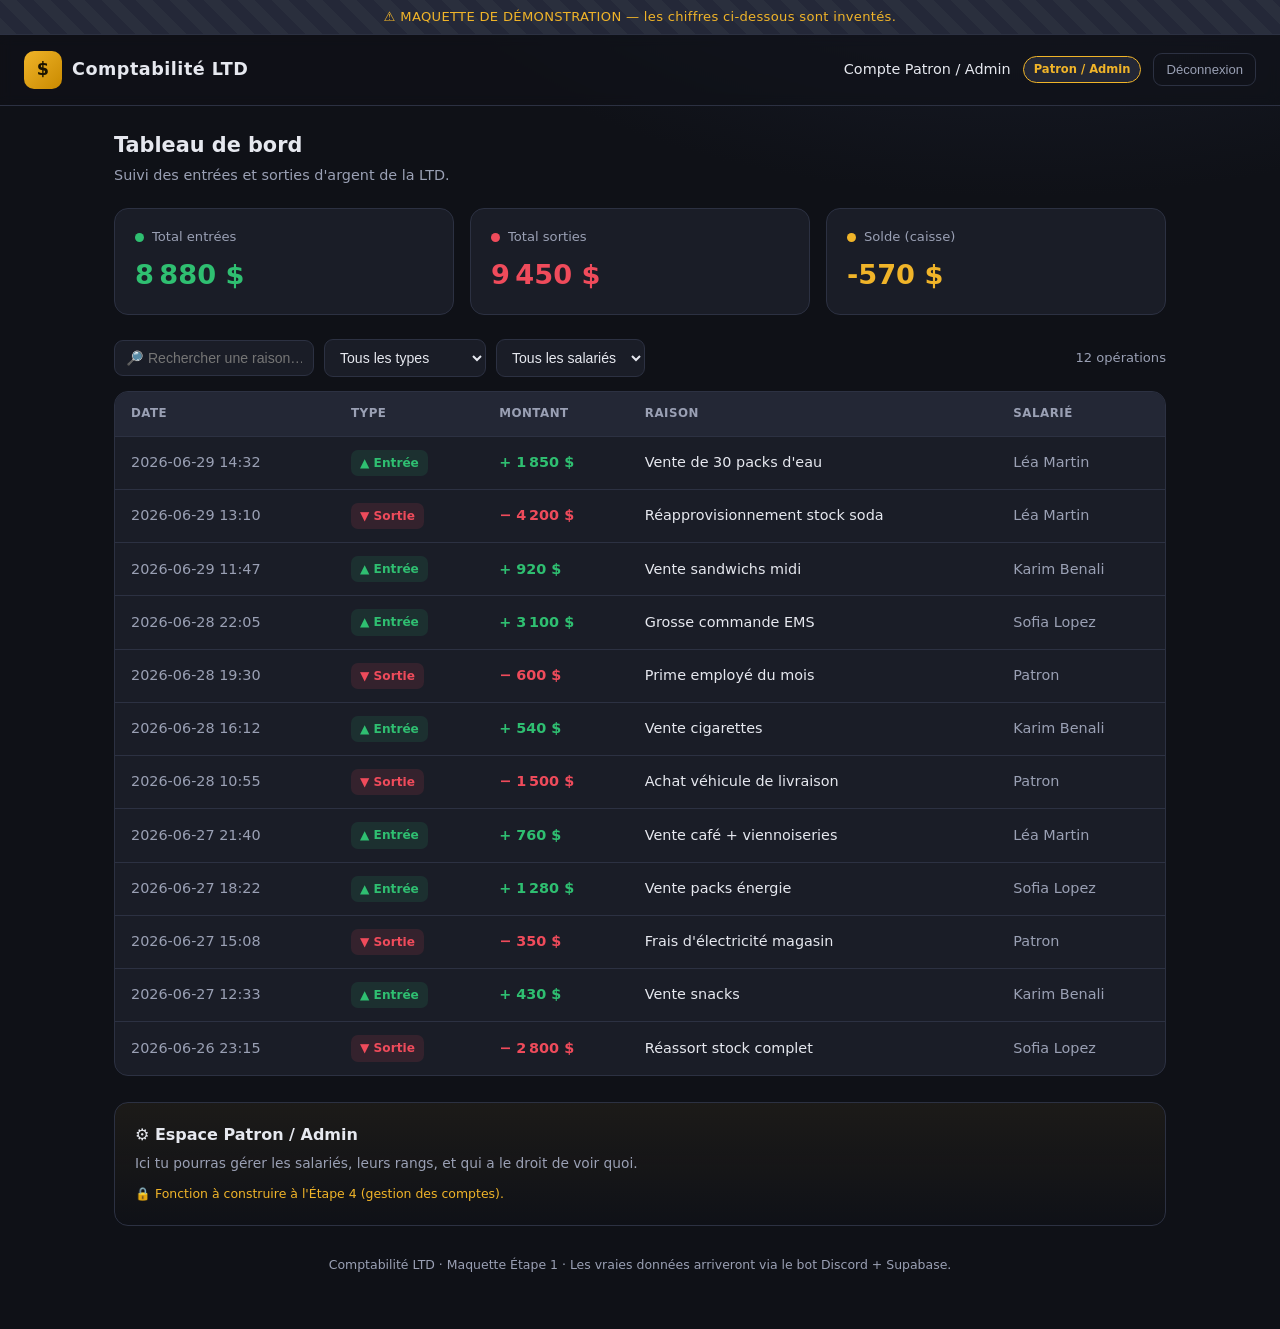
==== dashboard.html @ 371e9161 "Étape 1 : maquette visuelle du site de comptabilité LTD - Écran de connexion (démo) avec choix du rô" ====
<!DOCTYPE html>
<html lang="fr">
<head>
  <meta charset="UTF-8" />
  <meta name="viewport" content="width=device-width, initial-scale=1.0" />
  <title>Comptabilité LTD — Tableau de bord</title>
  <link rel="stylesheet" href="assets/css/style.css" />
</head>
<body>

  <div class="demo-banner">
    ⚠️ MAQUETTE DE DÉMONSTRATION — les chiffres ci-dessous sont inventés.
  </div>

  <!-- Barre du haut : marque + identité de l'utilisateur connecté -->
  <header class="topbar">
    <div class="brand" style="font-size:1.1rem;">
      <span class="logo">$</span>
      <span>Comptabilité LTD</span>
    </div>
    <div class="user">
      <span id="userName">—</span>
      <span class="role-pill" id="rolePill">—</span>
      <button class="btn-ghost" id="logout">Déconnexion</button>
    </div>
  </header>

  <main class="container">

    <h1 class="page-title">Tableau de bord</h1>
    <p class="page-sub">Suivi des entrées et sorties d'argent de la LTD.</p>

    <!-- Cartes de totaux -->
    <section class="cards">
      <div class="card in">
        <div class="label"><span class="dot green"></span> Total entrées</div>
        <div class="value" id="totalIn">0 $</div>
      </div>
      <div class="card out">
        <div class="label"><span class="dot red"></span> Total sorties</div>
        <div class="value" id="totalOut">0 $</div>
      </div>
      <div class="card bal" id="soldeCard">
        <div class="label"><span class="dot gold"></span> Solde (caisse)</div>
        <div class="value" id="solde">0 $</div>
      </div>
    </section>

    <!-- Barre de filtres -->
    <div class="toolbar">
      <input type="text" id="recherche" placeholder="🔎 Rechercher une raison…" />
      <select id="filtreType">
        <option value="tous">Tous les types</option>
        <option value="entree">Entrées seulement</option>
        <option value="sortie">Sorties seulement</option>
      </select>
      <span>
        <select id="filtreSalarie">
          <option value="tous">Tous les salariés</option>
        </select>
      </span>
      <span class="spacer"></span>
      <span class="count-info" id="countInfo">—</span>
    </div>

    <!-- Tableau des opérations -->
    <div class="table-wrap">
      <table>
        <thead>
          <tr>
            <th>Date</th>
            <th>Type</th>
            <th>Montant</th>
            <th>Raison</th>
            <th>Salarié</th>
          </tr>
        </thead>
        <tbody id="tbody"></tbody>
      </table>
    </div>

    <!-- Bloc visible uniquement par le Patron / Admin -->
    <section class="admin-only" id="adminOnly">
      <h2>⚙️ Espace Patron / Admin</h2>
      <p>Ici tu pourras gérer les salariés, leurs rangs, et qui a le droit de voir quoi.</p>
      <div class="lock-note">🔒 Fonction à construire à l'Étape 4 (gestion des comptes).</div>
    </section>

    <footer>
      Comptabilité LTD · Maquette Étape 1 · Les vraies données arriveront via le bot Discord + Supabase.
    </footer>

  </main>

  <!-- Les fausses données, puis la logique d'affichage -->
  <script src="assets/js/data.js"></script>
  <script src="assets/js/app.js"></script>

</body>
</html>
---- assets/css/style.css ----
/* =========================================================
   Comptabilité LTD — Feuille de style (Étape 1 : maquette)
   Thème sombre type Discord / FiveM.
   Tout est commenté en français pour que tu puisses bidouiller.
   ========================================================= */

/* --- Variables de couleurs : change ici pour changer tout le site --- */
:root {
  --bg:        #0f1117;   /* fond général très sombre */
  --bg-card:   #1a1d27;   /* fond des cartes / blocs */
  --bg-soft:   #232735;   /* fond un peu plus clair (lignes, hover) */
  --border:    #2c3142;   /* couleur des bordures */
  --text:      #e6e8ef;   /* texte principal */
  --text-dim:  #9aa0b4;   /* texte secondaire / discret */
  --accent:    #f0b429;   /* doré : couleur "argent" de la LTD */
  --green:     #2fbf71;   /* entrées (argent qui rentre) */
  --green-bg:  rgba(47, 191, 113, 0.12);
  --red:       #ef4b5b;   /* sorties (argent qui sort) */
  --red-bg:    rgba(239, 75, 91, 0.12);
  --blue:      #5865f2;   /* bleu Discord pour les boutons */
  --radius:    14px;
  --shadow:    0 10px 30px rgba(0,0,0,0.35);
}

* { box-sizing: border-box; margin: 0; padding: 0; }

body {
  font-family: "Segoe UI", system-ui, -apple-system, Roboto, Helvetica, Arial, sans-serif;
  background: radial-gradient(1200px 600px at 80% -10%, #1b2030 0%, var(--bg) 55%);
  color: var(--text);
  min-height: 100vh;
  line-height: 1.5;
}

a { color: inherit; }

/* =========================================================
   BANDEAU DE DÉMO (à supprimer quand le site sera réel)
   ========================================================= */
.demo-banner {
  background: repeating-linear-gradient(45deg, #2a2f3d, #2a2f3d 12px, #242838 12px, #242838 24px);
  color: var(--accent);
  text-align: center;
  font-size: 0.82rem;
  padding: 7px 12px;
  letter-spacing: 0.3px;
  border-bottom: 1px solid var(--border);
}

/* =========================================================
   ÉCRAN DE CONNEXION (login)
   ========================================================= */
.login-wrap {
  min-height: calc(100vh - 36px);
  display: flex;
  align-items: center;
  justify-content: center;
  padding: 24px;
}

.login-card {
  width: 100%;
  max-width: 400px;
  background: var(--bg-card);
  border: 1px solid var(--border);
  border-radius: var(--radius);
  box-shadow: var(--shadow);
  padding: 32px 28px;
  text-align: center;
}

.brand {
  display: inline-flex;
  align-items: center;
  gap: 10px;
  font-weight: 800;
  font-size: 1.4rem;
  letter-spacing: 0.5px;
}
.brand .logo {
  width: 38px; height: 38px;
  display: grid; place-items: center;
  background: linear-gradient(135deg, var(--accent), #c98a00);
  color: #1a1300;
  border-radius: 10px;
  font-weight: 900;
}
.brand small { color: var(--text-dim); font-weight: 600; font-size: 0.7rem; }

.login-card h1 { font-size: 1.05rem; margin: 22px 0 4px; }
.login-card p.sub { color: var(--text-dim); font-size: 0.9rem; margin-bottom: 22px; }

.field { text-align: left; margin-bottom: 14px; }
.field label { display: block; font-size: 0.8rem; color: var(--text-dim); margin-bottom: 6px; }
.field input, .field select {
  width: 100%;
  background: var(--bg-soft);
  border: 1px solid var(--border);
  color: var(--text);
  padding: 11px 12px;
  border-radius: 10px;
  font-size: 0.95rem;
}
.field input:focus, .field select:focus { outline: 2px solid var(--blue); }

.btn {
  display: inline-block;
  width: 100%;
  border: none;
  border-radius: 10px;
  padding: 12px 16px;
  font-size: 0.95rem;
  font-weight: 700;
  cursor: pointer;
  transition: transform 0.05s ease, filter 0.15s ease;
}
.btn:active { transform: translateY(1px); }
.btn-primary { background: var(--blue); color: #fff; }
.btn-primary:hover { filter: brightness(1.1); }

.login-note {
  margin-top: 18px;
  font-size: 0.78rem;
  color: var(--text-dim);
  background: var(--bg-soft);
  border: 1px dashed var(--border);
  border-radius: 10px;
  padding: 10px;
}

/* =========================================================
   TABLEAU DE BORD (dashboard)
   ========================================================= */
.topbar {
  display: flex;
  align-items: center;
  justify-content: space-between;
  padding: 16px 24px;
  border-bottom: 1px solid var(--border);
  background: rgba(16,18,24,0.6);
  backdrop-filter: blur(6px);
  position: sticky; top: 0; z-index: 10;
}
.topbar .user {
  display: flex; align-items: center; gap: 12px;
  font-size: 0.9rem;
}
.role-pill {
  font-size: 0.72rem;
  font-weight: 700;
  padding: 4px 10px;
  border-radius: 999px;
  background: var(--bg-soft);
  border: 1px solid var(--border);
}
.role-pill.patron   { color: var(--accent); border-color: var(--accent); }
.role-pill.comptable{ color: var(--blue);   border-color: var(--blue); }
.role-pill.salarie  { color: var(--green);  border-color: var(--green); }

.btn-ghost {
  background: transparent;
  border: 1px solid var(--border);
  color: var(--text-dim);
  padding: 8px 12px;
  border-radius: 9px;
  font-size: 0.82rem;
  cursor: pointer;
}
.btn-ghost:hover { color: var(--text); border-color: var(--text-dim); }

.container { max-width: 1100px; margin: 0 auto; padding: 24px; }

.page-title { font-size: 1.3rem; margin-bottom: 4px; }
.page-sub { color: var(--text-dim); font-size: 0.9rem; margin-bottom: 22px; }

/* --- Cartes de résumé (totaux) --- */
.cards {
  display: grid;
  grid-template-columns: repeat(auto-fit, minmax(220px, 1fr));
  gap: 16px;
  margin-bottom: 24px;
}
.card {
  background: var(--bg-card);
  border: 1px solid var(--border);
  border-radius: var(--radius);
  padding: 18px 20px;
}
.card .label { color: var(--text-dim); font-size: 0.82rem; margin-bottom: 8px; display:flex; align-items:center; gap:8px;}
.card .value { font-size: 1.7rem; font-weight: 800; }
.card.in  .value { color: var(--green); }
.card.out .value { color: var(--red); }
.card.bal .value { color: var(--accent); }
.dot { width:9px; height:9px; border-radius:50%; display:inline-block; }
.dot.green { background: var(--green); }
.dot.red   { background: var(--red); }
.dot.gold  { background: var(--accent); }

/* --- Barre de filtres --- */
.toolbar {
  display: flex;
  flex-wrap: wrap;
  gap: 10px;
  align-items: center;
  margin-bottom: 14px;
}
.toolbar input, .toolbar select {
  background: var(--bg-card);
  border: 1px solid var(--border);
  color: var(--text);
  padding: 9px 11px;
  border-radius: 9px;
  font-size: 0.88rem;
}
.toolbar .spacer { flex: 1; }
.count-info { color: var(--text-dim); font-size: 0.82rem; }

/* --- Tableau des opérations --- */
.table-wrap {
  background: var(--bg-card);
  border: 1px solid var(--border);
  border-radius: var(--radius);
  overflow: hidden;
}
table { width: 100%; border-collapse: collapse; }
thead th {
  text-align: left;
  font-size: 0.74rem;
  text-transform: uppercase;
  letter-spacing: 0.5px;
  color: var(--text-dim);
  padding: 13px 16px;
  border-bottom: 1px solid var(--border);
  background: var(--bg-soft);
}
tbody td {
  padding: 13px 16px;
  border-bottom: 1px solid var(--border);
  font-size: 0.9rem;
}
tbody tr:last-child td { border-bottom: none; }
tbody tr:hover { background: var(--bg-soft); }

.tag {
  display: inline-flex;
  align-items: center;
  gap: 6px;
  font-size: 0.76rem;
  font-weight: 700;
  padding: 4px 9px;
  border-radius: 7px;
}
.tag.in  { color: var(--green); background: var(--green-bg); }
.tag.out { color: var(--red);   background: var(--red-bg); }

.montant { font-weight: 700; font-variant-numeric: tabular-nums; }
.montant.in  { color: var(--green); }
.montant.out { color: var(--red); }
.raison { color: var(--text); }
.salarie { color: var(--text-dim); }
.date { color: var(--text-dim); font-variant-numeric: tabular-nums; white-space: nowrap; }

.empty {
  text-align: center;
  color: var(--text-dim);
  padding: 40px 16px;
  font-size: 0.9rem;
}

/* --- Section "réservée au patron" --- */
.admin-only {
  margin-top: 26px;
  background: linear-gradient(180deg, rgba(240,180,41,0.06), transparent);
  border: 1px solid var(--border);
  border-radius: var(--radius);
  padding: 20px;
}
.admin-only h2 { font-size: 1rem; margin-bottom: 6px; }
.admin-only p { color: var(--text-dim); font-size: 0.86rem; }
.lock-note {
  display:inline-flex; align-items:center; gap:8px;
  margin-top: 12px;
  font-size: 0.78rem; color: var(--accent);
}

footer {
  text-align: center;
  color: var(--text-dim);
  font-size: 0.78rem;
  padding: 30px 16px;
}

/* --- Responsive : sur petit écran, le tableau scrolle horizontalement --- */
@media (max-width: 680px) {
  .table-wrap { overflow-x: auto; }
  table { min-width: 560px; }
  .topbar { padding: 12px 14px; }
  .container { padding: 16px; }
}
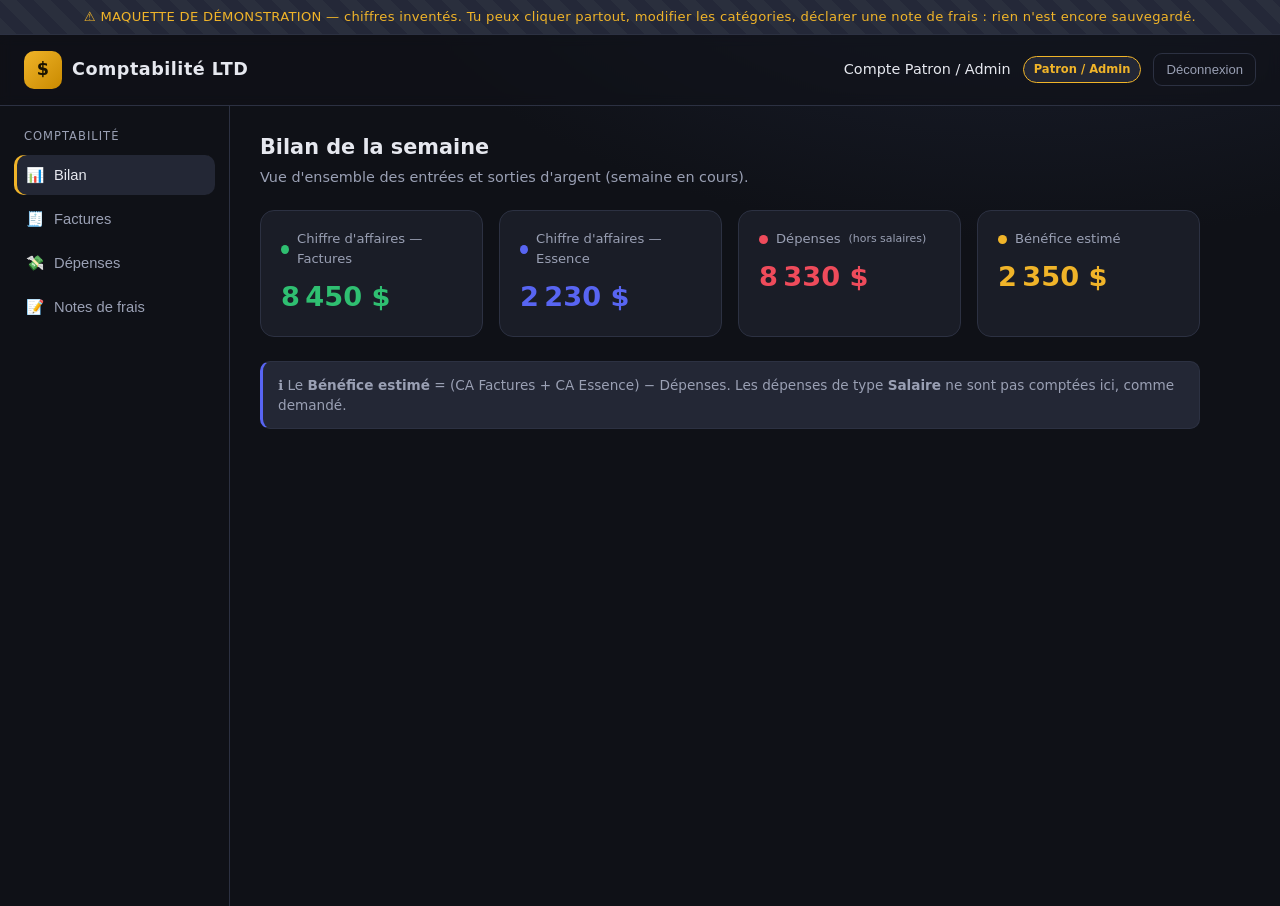
==== commit 7a502a30: "Refonte: menu Comptabilité avec Bilan, Factures, Dépenses, Notes de frais - Menu latéral de navigati" ====
--- a/dashboard.html
+++ b/dashboard.html
@@ -3,16 +3,16 @@
 <head>
   <meta charset="UTF-8" />
   <meta name="viewport" content="width=device-width, initial-scale=1.0" />
-  <title>Comptabilité LTD — Tableau de bord</title>
+  <title>Comptabilité LTD</title>
   <link rel="stylesheet" href="assets/css/style.css" />
 </head>
 <body>
 
   <div class="demo-banner">
-    ⚠️ MAQUETTE DE DÉMONSTRATION — les chiffres ci-dessous sont inventés.
+    ⚠️ MAQUETTE DE DÉMONSTRATION — chiffres inventés. Tu peux cliquer partout, modifier les catégories, déclarer une note de frais : rien n'est encore sauvegardé.
   </div>
 
-  <!-- Barre du haut : marque + identité de l'utilisateur connecté -->
+  <!-- Barre du haut -->
   <header class="topbar">
     <div class="brand" style="font-size:1.1rem;">
       <span class="logo">$</span>
@@ -25,76 +25,141 @@
     </div>
   </header>
 
-  <main class="container">
+  <!-- Disposition : menu à gauche + contenu à droite -->
+  <div class="layout">
 
-    <h1 class="page-title">Tableau de bord</h1>
-    <p class="page-sub">Suivi des entrées et sorties d'argent de la LTD.</p>
+    <!-- MENU LATÉRAL -->
+    <aside class="sidebar">
+      <div class="nav-title">Comptabilité</div>
+      <nav class="nav">
+        <button class="nav-item" data-page="bilan">📊 <span>Bilan</span></button>
+        <button class="nav-item" data-page="factures">🧾 <span>Factures</span></button>
+        <button class="nav-item" data-page="depenses">💸 <span>Dépenses</span></button>
+        <button class="nav-item" data-page="notes">📝 <span>Notes de frais</span></button>
+      </nav>
+    </aside>
 
-    <!-- Cartes de totaux -->
-    <section class="cards">
-      <div class="card in">
-        <div class="label"><span class="dot green"></span> Total entrées</div>
-        <div class="value" id="totalIn">0 $</div>
-      </div>
-      <div class="card out">
-        <div class="label"><span class="dot red"></span> Total sorties</div>
-        <div class="value" id="totalOut">0 $</div>
-      </div>
-      <div class="card bal" id="soldeCard">
-        <div class="label"><span class="dot gold"></span> Solde (caisse)</div>
-        <div class="value" id="solde">0 $</div>
-      </div>
-    </section>
+    <!-- CONTENU -->
+    <main class="content">
 
-    <!-- Barre de filtres -->
-    <div class="toolbar">
-      <input type="text" id="recherche" placeholder="🔎 Rechercher une raison…" />
-      <select id="filtreType">
-        <option value="tous">Tous les types</option>
-        <option value="entree">Entrées seulement</option>
-        <option value="sortie">Sorties seulement</option>
-      </select>
-      <span>
-        <select id="filtreSalarie">
-          <option value="tous">Tous les salariés</option>
-        </select>
-      </span>
-      <span class="spacer"></span>
-      <span class="count-info" id="countInfo">—</span>
-    </div>
+      <!-- ================= PAGE BILAN ================= -->
+      <section class="page" id="page-bilan">
+        <h1 class="page-title">Bilan de la semaine</h1>
+        <p class="page-sub">Vue d'ensemble des entrées et sorties d'argent (semaine en cours).</p>
 
-    <!-- Tableau des opérations -->
-    <div class="table-wrap">
-      <table>
-        <thead>
-          <tr>
-            <th>Date</th>
-            <th>Type</th>
-            <th>Montant</th>
-            <th>Raison</th>
-            <th>Salarié</th>
-          </tr>
-        </thead>
-        <tbody id="tbody"></tbody>
-      </table>
-    </div>
+        <div class="cards">
+          <div class="card in">
+            <div class="label"><span class="dot green"></span> Chiffre d'affaires — Factures</div>
+            <div class="value" id="caFactures">0 $</div>
+          </div>
+          <div class="card in">
+            <div class="label"><span class="dot blue"></span> Chiffre d'affaires — Essence</div>
+            <div class="value" id="caEssence" style="color:var(--blue)">0 $</div>
+          </div>
+          <div class="card out">
+            <div class="label"><span class="dot red"></span> Dépenses <small>(hors salaires)</small></div>
+            <div class="value" id="totalDepenses">0 $</div>
+          </div>
+          <div class="card bal">
+            <div class="label"><span class="dot gold"></span> Bénéfice estimé</div>
+            <div class="value" id="benefice">0 $</div>
+          </div>
+        </div>
 
-    <!-- Bloc visible uniquement par le Patron / Admin -->
-    <section class="admin-only" id="adminOnly">
-      <h2>⚙️ Espace Patron / Admin</h2>
-      <p>Ici tu pourras gérer les salariés, leurs rangs, et qui a le droit de voir quoi.</p>
-      <div class="lock-note">🔒 Fonction à construire à l'Étape 4 (gestion des comptes).</div>
-    </section>
+        <div class="info-box">
+          ℹ️ Le <strong>Bénéfice estimé</strong> = (CA Factures + CA Essence) − Dépenses.
+          Les dépenses de type <strong>Salaire</strong> ne sont pas comptées ici, comme demandé.
+        </div>
+      </section>
 
-    <footer>
-      Comptabilité LTD · Maquette Étape 1 · Les vraies données arriveront via le bot Discord + Supabase.
-    </footer>
+      <!-- ================= PAGE FACTURES ================= -->
+      <section class="page" id="page-factures" hidden>
+        <h1 class="page-title">Factures</h1>
+        <p class="page-sub">Toutes les entrées d'argent enregistrées.</p>
 
-  </main>
+        <div class="toolbar">
+          <input type="text" id="rechFactures" placeholder="🔎 Rechercher une raison…" />
+          <select id="filtreTypeFacture">
+            <option value="tous">Tous types</option>
+            <option value="magasin">Magasin</option>
+            <option value="essence">Essence</option>
+          </select>
+          <span class="spacer"></span>
+          <span class="count-info" id="countFactures">—</span>
+        </div>
 
-  <!-- Les fausses données, puis la logique d'affichage -->
+        <div class="table-wrap">
+          <table>
+            <thead>
+              <tr><th>Date</th><th>Type</th><th>Montant</th><th>Raison</th><th>Salarié</th></tr>
+            </thead>
+            <tbody id="tbodyFactures"></tbody>
+          </table>
+        </div>
+      </section>
+
+      <!-- ================= PAGE DÉPENSES ================= -->
+      <section class="page" id="page-depenses" hidden>
+        <h1 class="page-title">Dépenses</h1>
+        <p class="page-sub">Choisis la catégorie de chaque dépense. Les <strong>salaires</strong> sont exclus du total du Bilan.</p>
+
+        <div class="toolbar">
+          <input type="text" id="rechDepenses" placeholder="🔎 Rechercher une raison…" />
+          <select id="filtreCategorie">
+            <option value="tous">Toutes catégories</option>
+            <option value="matiere">Matière première</option>
+            <option value="salaire">Salaire</option>
+            <option value="">Non catégorisée</option>
+          </select>
+          <span class="spacer"></span>
+          <span class="count-info" id="countDepenses">—</span>
+        </div>
+
+        <div class="table-wrap">
+          <table>
+            <thead>
+              <tr><th>Date</th><th>Montant</th><th>Raison</th><th>Salarié</th><th>Catégorie</th></tr>
+            </thead>
+            <tbody id="tbodyDepenses"></tbody>
+          </table>
+        </div>
+      </section>
+
+      <!-- ================= PAGE NOTES DE FRAIS ================= -->
+      <section class="page" id="page-notes" hidden>
+        <h1 class="page-title">Notes de frais</h1>
+        <p class="page-sub" id="notesSub">—</p>
+
+        <!-- Formulaire de déclaration (visible par les salariés) -->
+        <div class="form-card" id="formNote">
+          <h2>Déclarer une note de frais</h2>
+          <div class="form-row">
+            <div class="field">
+              <label for="noteRaison">Raison</label>
+              <input type="text" id="noteRaison" placeholder="Ex : essence véhicule perso pour livraison" />
+            </div>
+            <div class="field" style="max-width:160px">
+              <label for="noteMontant">Montant ($)</label>
+              <input type="number" id="noteMontant" min="0" placeholder="0" />
+            </div>
+            <button class="btn btn-primary" id="ajouterNote" style="width:auto;align-self:flex-end">Déclarer</button>
+          </div>
+        </div>
+
+        <div class="table-wrap" style="margin-top:18px">
+          <table>
+            <thead>
+              <tr><th>Date</th><th>Salarié</th><th>Raison</th><th>Montant</th><th>Statut</th></tr>
+            </thead>
+            <tbody id="tbodyNotes"></tbody>
+          </table>
+        </div>
+      </section>
+
+    </main>
+  </div>
+
   <script src="assets/js/data.js"></script>
   <script src="assets/js/app.js"></script>
-
 </body>
 </html>
--- a/assets/css/style.css
+++ b/assets/css/style.css
@@ -250,8 +250,9 @@
   padding: 4px 9px;
   border-radius: 7px;
 }
-.tag.in  { color: var(--green); background: var(--green-bg); }
-.tag.out { color: var(--red);   background: var(--red-bg); }
+.tag.in   { color: var(--green); background: var(--green-bg); }
+.tag.out  { color: var(--red);   background: var(--red-bg); }
+.tag.blue { color: var(--blue);  background: rgba(88,101,242,0.14); }
 
 .montant { font-weight: 700; font-variant-numeric: tabular-nums; }
 .montant.in  { color: var(--green); }
@@ -290,10 +291,129 @@
   padding: 30px 16px;
 }
 
-/* --- Responsive : sur petit écran, le tableau scrolle horizontalement --- */
+.dot.blue { background: var(--blue); }
+
+/* =========================================================
+   DISPOSITION : MENU LATÉRAL + CONTENU
+   ========================================================= */
+.layout {
+  display: grid;
+  grid-template-columns: 230px 1fr;
+  min-height: calc(100vh - 100px);
+}
+
+.sidebar {
+  border-right: 1px solid var(--border);
+  padding: 22px 14px;
+  background: rgba(16,18,24,0.4);
+}
+.nav-title {
+  font-size: 0.72rem;
+  text-transform: uppercase;
+  letter-spacing: 1px;
+  color: var(--text-dim);
+  padding: 0 10px 10px;
+}
+.nav { display: flex; flex-direction: column; gap: 4px; }
+.nav-item {
+  display: flex;
+  align-items: center;
+  gap: 10px;
+  width: 100%;
+  text-align: left;
+  background: transparent;
+  border: none;
+  color: var(--text-dim);
+  font-size: 0.92rem;
+  padding: 11px 12px;
+  border-radius: 10px;
+  cursor: pointer;
+  transition: background 0.12s ease, color 0.12s ease;
+}
+.nav-item:hover { background: var(--bg-soft); color: var(--text); }
+.nav-item.active {
+  background: var(--bg-soft);
+  color: var(--text);
+  box-shadow: inset 3px 0 0 var(--accent);
+}
+
+.content { padding: 26px 30px; max-width: 1000px; }
+
+/* Boîte d'information */
+.info-box {
+  margin-top: 20px;
+  background: var(--bg-soft);
+  border: 1px solid var(--border);
+  border-left: 3px solid var(--blue);
+  border-radius: 10px;
+  padding: 13px 15px;
+  font-size: 0.85rem;
+  color: var(--text-dim);
+}
+.card .label small { color: var(--text-dim); font-weight: 400; }
+
+/* Menu déroulant de catégorie dans le tableau des dépenses */
+.cat-select {
+  background: var(--bg-soft);
+  border: 1px solid var(--border);
+  color: var(--text);
+  padding: 6px 9px;
+  border-radius: 8px;
+  font-size: 0.82rem;
+  cursor: pointer;
+}
+.cat-select.is-salaire {
+  color: var(--accent);
+  border-color: var(--accent);
+  background: rgba(240,180,41,0.08);
+}
+
+/* Formulaire (notes de frais) */
+.form-card {
+  background: var(--bg-card);
+  border: 1px solid var(--border);
+  border-radius: var(--radius);
+  padding: 18px 20px;
+}
+.form-card h2 { font-size: 0.95rem; margin-bottom: 14px; }
+.form-row { display: flex; gap: 14px; align-items: flex-end; flex-wrap: wrap; }
+.form-row .field { flex: 1; margin-bottom: 0; min-width: 200px; }
+
+/* Badges de statut (notes de frais) */
+.statut {
+  font-size: 0.74rem; font-weight: 700;
+  padding: 3px 9px; border-radius: 7px;
+}
+.statut.ok   { color: var(--green); background: var(--green-bg); }
+.statut.ko   { color: var(--red);   background: var(--red-bg); }
+.statut.warn { color: var(--accent); background: rgba(240,180,41,0.12); }
+
+.mini-actions { display: inline-flex; gap: 6px; margin-left: 8px; }
+.mini {
+  border: none; cursor: pointer;
+  width: 26px; height: 26px; border-radius: 7px;
+  font-size: 0.8rem; font-weight: 700;
+}
+.mini.ok { background: var(--green-bg); color: var(--green); }
+.mini.ko { background: var(--red-bg);   color: var(--red); }
+
+/* =========================================================
+   RESPONSIVE
+   ========================================================= */
+@media (max-width: 760px) {
+  .layout { grid-template-columns: 1fr; }
+  .sidebar {
+    border-right: none;
+    border-bottom: 1px solid var(--border);
+    padding: 12px;
+  }
+  .nav { flex-direction: row; flex-wrap: wrap; }
+  .nav-item { width: auto; }
+  .nav-item.active { box-shadow: inset 0 -3px 0 var(--accent); }
+  .content { padding: 18px 16px; }
+}
 @media (max-width: 680px) {
   .table-wrap { overflow-x: auto; }
   table { min-width: 560px; }
   .topbar { padding: 12px 14px; }
-  .container { padding: 16px; }
-}
+}
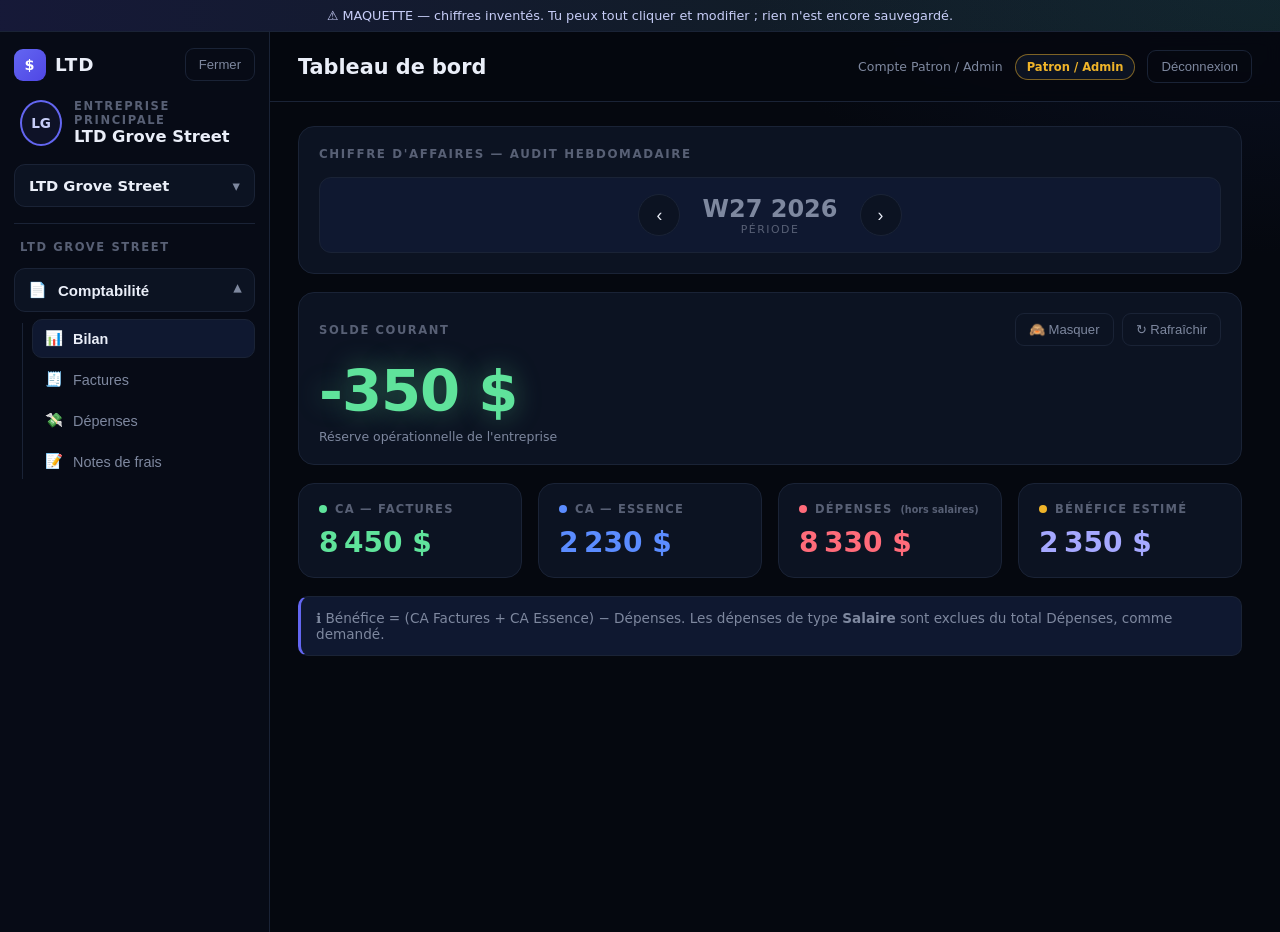
==== commit f3b87663: "Menu latéral dépliable (Comptabilité) + thème navy - Sidebar gauche avec en-tête entreprise et group" ====
--- a/dashboard.html
+++ b/dashboard.html
@@ -9,154 +9,189 @@
 <body>
 
   <div class="demo-banner">
-    ⚠️ MAQUETTE DE DÉMONSTRATION — chiffres inventés. Tu peux cliquer partout, modifier les catégories, déclarer une note de frais : rien n'est encore sauvegardé.
+    ⚠️ MAQUETTE — chiffres inventés. Tu peux tout cliquer et modifier ; rien n'est encore sauvegardé.
   </div>
 
-  <!-- Barre du haut -->
-  <header class="topbar">
-    <div class="brand" style="font-size:1.1rem;">
-      <span class="logo">$</span>
-      <span>Comptabilité LTD</span>
-    </div>
-    <div class="user">
-      <span id="userName">—</span>
-      <span class="role-pill" id="rolePill">—</span>
-      <button class="btn-ghost" id="logout">Déconnexion</button>
-    </div>
-  </header>
-
-  <!-- Disposition : menu à gauche + contenu à droite -->
-  <div class="layout">
-
-    <!-- MENU LATÉRAL -->
+  <div class="app" id="app">
+
+    <!-- ===================== MENU LATÉRAL ===================== -->
     <aside class="sidebar">
-      <div class="nav-title">Comptabilité</div>
+      <div class="side-head">
+        <div class="side-logo"><span class="logo">$</span> LTD</div>
+        <button class="btn-ghost" id="closeSide">Fermer</button>
+      </div>
+
+      <div class="side-company">
+        <div class="avatar">LG</div>
+        <div>
+          <div class="label-up">Entreprise principale</div>
+          <div class="company-name">LTD Grove Street</div>
+        </div>
+      </div>
+
+      <div class="company-pill">
+        <span>LTD Grove Street</span>
+        <span class="chev">▾</span>
+      </div>
+
+      <div class="side-divider"></div>
+      <div class="label-up" style="padding:0 6px">LTD Grove Street</div>
+
+      <!-- Groupe dépliable "Comptabilité" -->
       <nav class="nav">
-        <button class="nav-item" data-page="bilan">📊 <span>Bilan</span></button>
-        <button class="nav-item" data-page="factures">🧾 <span>Factures</span></button>
-        <button class="nav-item" data-page="depenses">💸 <span>Dépenses</span></button>
-        <button class="nav-item" data-page="notes">📝 <span>Notes de frais</span></button>
+        <button class="nav-parent open" id="comptaParent">
+          <span>📄</span> <span>Comptabilité</span> <span class="chev">▾</span>
+        </button>
+        <div class="nav-sub" id="comptaSub">
+          <button class="nav-item" data-page="bilan" data-title="Tableau de bord">📊 <span>Bilan</span></button>
+          <button class="nav-item" data-page="factures" data-title="Factures">🧾 <span>Factures</span></button>
+          <button class="nav-item" data-page="depenses" data-title="Dépenses">💸 <span>Dépenses</span></button>
+          <button class="nav-item" data-page="notes" data-title="Notes de frais">📝 <span>Notes de frais</span></button>
+        </div>
       </nav>
     </aside>
 
-    <!-- CONTENU -->
-    <main class="content">
-
-      <!-- ================= PAGE BILAN ================= -->
-      <section class="page" id="page-bilan">
-        <h1 class="page-title">Bilan de la semaine</h1>
-        <p class="page-sub">Vue d'ensemble des entrées et sorties d'argent (semaine en cours).</p>
-
-        <div class="cards">
-          <div class="card in">
-            <div class="label"><span class="dot green"></span> Chiffre d'affaires — Factures</div>
-            <div class="value" id="caFactures">0 $</div>
-          </div>
-          <div class="card in">
-            <div class="label"><span class="dot blue"></span> Chiffre d'affaires — Essence</div>
-            <div class="value" id="caEssence" style="color:var(--blue)">0 $</div>
-          </div>
-          <div class="card out">
-            <div class="label"><span class="dot red"></span> Dépenses <small>(hors salaires)</small></div>
-            <div class="value" id="totalDepenses">0 $</div>
-          </div>
-          <div class="card bal">
-            <div class="label"><span class="dot gold"></span> Bénéfice estimé</div>
-            <div class="value" id="benefice">0 $</div>
-          </div>
+    <div class="backdrop" id="backdrop"></div>
+
+    <!-- ===================== CONTENU ===================== -->
+    <div class="main">
+      <div class="main-top">
+        <button class="hamburger" id="openSide">☰</button>
+        <h1 id="pageTitle">Tableau de bord</h1>
+        <div class="right">
+          <span id="userName" class="small">—</span>
+          <span class="role-pill" id="rolePill">—</span>
+          <button class="btn-ghost" id="logout">Déconnexion</button>
         </div>
-
-        <div class="info-box">
-          ℹ️ Le <strong>Bénéfice estimé</strong> = (CA Factures + CA Essence) − Dépenses.
-          Les dépenses de type <strong>Salaire</strong> ne sont pas comptées ici, comme demandé.
-        </div>
-      </section>
-
-      <!-- ================= PAGE FACTURES ================= -->
-      <section class="page" id="page-factures" hidden>
-        <h1 class="page-title">Factures</h1>
-        <p class="page-sub">Toutes les entrées d'argent enregistrées.</p>
-
-        <div class="toolbar">
-          <input type="text" id="rechFactures" placeholder="🔎 Rechercher une raison…" />
-          <select id="filtreTypeFacture">
-            <option value="tous">Tous types</option>
-            <option value="magasin">Magasin</option>
-            <option value="essence">Essence</option>
-          </select>
-          <span class="spacer"></span>
-          <span class="count-info" id="countFactures">—</span>
-        </div>
-
-        <div class="table-wrap">
-          <table>
-            <thead>
-              <tr><th>Date</th><th>Type</th><th>Montant</th><th>Raison</th><th>Salarié</th></tr>
-            </thead>
-            <tbody id="tbodyFactures"></tbody>
-          </table>
-        </div>
-      </section>
-
-      <!-- ================= PAGE DÉPENSES ================= -->
-      <section class="page" id="page-depenses" hidden>
-        <h1 class="page-title">Dépenses</h1>
-        <p class="page-sub">Choisis la catégorie de chaque dépense. Les <strong>salaires</strong> sont exclus du total du Bilan.</p>
-
-        <div class="toolbar">
-          <input type="text" id="rechDepenses" placeholder="🔎 Rechercher une raison…" />
-          <select id="filtreCategorie">
-            <option value="tous">Toutes catégories</option>
-            <option value="matiere">Matière première</option>
-            <option value="salaire">Salaire</option>
-            <option value="">Non catégorisée</option>
-          </select>
-          <span class="spacer"></span>
-          <span class="count-info" id="countDepenses">—</span>
-        </div>
-
-        <div class="table-wrap">
-          <table>
-            <thead>
-              <tr><th>Date</th><th>Montant</th><th>Raison</th><th>Salarié</th><th>Catégorie</th></tr>
-            </thead>
-            <tbody id="tbodyDepenses"></tbody>
-          </table>
-        </div>
-      </section>
-
-      <!-- ================= PAGE NOTES DE FRAIS ================= -->
-      <section class="page" id="page-notes" hidden>
-        <h1 class="page-title">Notes de frais</h1>
-        <p class="page-sub" id="notesSub">—</p>
-
-        <!-- Formulaire de déclaration (visible par les salariés) -->
-        <div class="form-card" id="formNote">
-          <h2>Déclarer une note de frais</h2>
-          <div class="form-row">
-            <div class="field">
-              <label for="noteRaison">Raison</label>
-              <input type="text" id="noteRaison" placeholder="Ex : essence véhicule perso pour livraison" />
-            </div>
-            <div class="field" style="max-width:160px">
-              <label for="noteMontant">Montant ($)</label>
-              <input type="number" id="noteMontant" min="0" placeholder="0" />
-            </div>
-            <button class="btn btn-primary" id="ajouterNote" style="width:auto;align-self:flex-end">Déclarer</button>
-          </div>
-        </div>
-
-        <div class="table-wrap" style="margin-top:18px">
-          <table>
-            <thead>
-              <tr><th>Date</th><th>Salarié</th><th>Raison</th><th>Montant</th><th>Statut</th></tr>
-            </thead>
-            <tbody id="tbodyNotes"></tbody>
-          </table>
-        </div>
-      </section>
-
-    </main>
+      </div>
+
+      <div class="main-body">
+
+        <!-- =============== PAGE BILAN =============== -->
+        <section class="page" id="page-bilan">
+
+          <!-- Sélecteur de semaine -->
+          <div class="panel">
+            <div class="panel-title">Chiffre d'affaires — Audit hebdomadaire</div>
+            <div class="week-selector">
+              <button class="arrow" id="weekPrev">‹</button>
+              <div class="week-center">
+                <div class="wk"><span id="weekNum">W27</span> <span>2026</span></div>
+                <div class="per">Période</div>
+              </div>
+              <button class="arrow" id="weekNext">›</button>
+            </div>
+          </div>
+
+          <!-- Solde courant -->
+          <div class="panel solde-panel">
+            <div class="solde-head">
+              <span class="label-up">Solde courant</span>
+              <div class="solde-actions">
+                <button class="btn-ghost" id="toggleSolde">🙈 Masquer</button>
+                <button class="btn-ghost" id="refreshSolde">↻ Rafraîchir</button>
+              </div>
+            </div>
+            <div class="solde-value" id="soldeValue">0 $</div>
+            <div class="small">Réserve opérationnelle de l'entreprise</div>
+          </div>
+
+          <!-- Statistiques de la semaine -->
+          <div class="stats-grid">
+            <div class="stat-card green">
+              <div class="label"><span class="dot green"></span> CA — Factures</div>
+              <div class="value" id="caFactures">0 $</div>
+            </div>
+            <div class="stat-card blue">
+              <div class="label"><span class="dot blue"></span> CA — Essence</div>
+              <div class="value" id="caEssence">0 $</div>
+            </div>
+            <div class="stat-card red">
+              <div class="label"><span class="dot red"></span> Dépenses <small>(hors salaires)</small></div>
+              <div class="value" id="totalDepenses">0 $</div>
+            </div>
+            <div class="stat-card purple">
+              <div class="label"><span class="dot gold"></span> Bénéfice estimé</div>
+              <div class="value" id="benefice">0 $</div>
+            </div>
+          </div>
+
+          <div class="info-box" style="margin-top:18px">
+            ℹ️ Bénéfice = (CA Factures + CA Essence) − Dépenses. Les dépenses de type
+            <strong>Salaire</strong> sont exclues du total Dépenses, comme demandé.
+          </div>
+        </section>
+
+        <!-- =============== PAGE FACTURES =============== -->
+        <section class="page" id="page-factures" hidden>
+          <p class="page-sub">Toutes les entrées d'argent enregistrées.</p>
+          <div class="toolbar">
+            <input type="text" id="rechFactures" placeholder="🔎 Rechercher une raison…" />
+            <select id="filtreTypeFacture">
+              <option value="tous">Tous types</option>
+              <option value="magasin">Magasin</option>
+              <option value="essence">Essence</option>
+            </select>
+            <span class="spacer"></span>
+            <span class="count-info" id="countFactures">—</span>
+          </div>
+          <div class="table-wrap">
+            <table>
+              <thead><tr><th>Date</th><th>Type</th><th>Montant</th><th>Raison</th><th>Salarié</th></tr></thead>
+              <tbody id="tbodyFactures"></tbody>
+            </table>
+          </div>
+        </section>
+
+        <!-- =============== PAGE DÉPENSES =============== -->
+        <section class="page" id="page-depenses" hidden>
+          <p class="page-sub">Choisis la catégorie de chaque dépense. Les <strong>salaires</strong> sont exclus du total du Bilan.</p>
+          <div class="toolbar">
+            <input type="text" id="rechDepenses" placeholder="🔎 Rechercher une raison…" />
+            <select id="filtreCategorie">
+              <option value="tous">Toutes catégories</option>
+              <option value="matiere">Matière première</option>
+              <option value="salaire">Salaire</option>
+              <option value="">Non catégorisée</option>
+            </select>
+            <span class="spacer"></span>
+            <span class="count-info" id="countDepenses">—</span>
+          </div>
+          <div class="table-wrap">
+            <table>
+              <thead><tr><th>Date</th><th>Montant</th><th>Raison</th><th>Salarié</th><th>Catégorie</th></tr></thead>
+              <tbody id="tbodyDepenses"></tbody>
+            </table>
+          </div>
+        </section>
+
+        <!-- =============== PAGE NOTES DE FRAIS =============== -->
+        <section class="page" id="page-notes" hidden>
+          <p class="page-sub" id="notesSub">—</p>
+          <div class="form-card" id="formNote">
+            <h2>Déclarer une note de frais</h2>
+            <div class="form-row">
+              <div class="field">
+                <label for="noteRaison">Raison</label>
+                <input type="text" id="noteRaison" placeholder="Ex : essence véhicule perso pour livraison" />
+              </div>
+              <div class="field" style="max-width:160px">
+                <label for="noteMontant">Montant ($)</label>
+                <input type="number" id="noteMontant" min="0" placeholder="0" />
+              </div>
+              <button class="btn btn-primary btn-inline" id="ajouterNote">Déclarer</button>
+            </div>
+          </div>
+          <div class="table-wrap" style="margin-top:18px">
+            <table>
+              <thead><tr><th>Date</th><th>Salarié</th><th>Raison</th><th>Montant</th><th>Statut</th></tr></thead>
+              <tbody id="tbodyNotes"></tbody>
+            </table>
+          </div>
+        </section>
+
+      </div>
+    </div>
   </div>
 
   <script src="assets/js/data.js"></script>
--- a/assets/css/style.css
+++ b/assets/css/style.css
@@ -1,258 +1,358 @@
 /* =========================================================
-   Comptabilité LTD — Feuille de style (Étape 1 : maquette)
-   Thème sombre type Discord / FiveM.
-   Tout est commenté en français pour que tu puisses bidouiller.
-   ========================================================= */
-
-/* --- Variables de couleurs : change ici pour changer tout le site --- */
+   Comptabilité LTD — Thème "navy" (inspiré de ta maquette)
+   Fond bleu nuit très sombre, titres en majuscules espacées,
+   montants en vert menthe, accent violet.
+   ========================================================= */
+
 :root {
-  --bg:        #0f1117;   /* fond général très sombre */
-  --bg-card:   #1a1d27;   /* fond des cartes / blocs */
-  --bg-soft:   #232735;   /* fond un peu plus clair (lignes, hover) */
-  --border:    #2c3142;   /* couleur des bordures */
-  --text:      #e6e8ef;   /* texte principal */
-  --text-dim:  #9aa0b4;   /* texte secondaire / discret */
-  --accent:    #f0b429;   /* doré : couleur "argent" de la LTD */
-  --green:     #2fbf71;   /* entrées (argent qui rentre) */
-  --green-bg:  rgba(47, 191, 113, 0.12);
-  --red:       #ef4b5b;   /* sorties (argent qui sort) */
-  --red-bg:    rgba(239, 75, 91, 0.12);
-  --blue:      #5865f2;   /* bleu Discord pour les boutons */
-  --radius:    14px;
-  --shadow:    0 10px 30px rgba(0,0,0,0.35);
+  --bg:        #05080f;   /* fond général, bleu nuit quasi noir */
+  --bg-grad:   #0a1124;   /* halo en haut */
+  --panel:     #0c1322;   /* fond des cartes */
+  --panel-2:   #0f1830;   /* cartes un peu plus claires / hover */
+  --border:    #1a2336;   /* bordures */
+  --border-soft:#141c2c;
+  --text:      #eaeef8;   /* texte principal */
+  --text-dim:  #7e889f;   /* texte secondaire */
+  --text-faint:#586075;   /* très discret (labels majuscules) */
+  --green:     #5fe39b;   /* argent / positif (vert menthe) */
+  --green-bg:  rgba(95,227,155,0.10);
+  --red:       #ff6b7a;   /* dépenses / négatif */
+  --red-bg:    rgba(255,107,122,0.10);
+  --purple:    #6366f1;   /* bouton principal */
+  --purple-h:  #7c7ff3;
+  --blue:      #5b8cff;   /* essence / info */
+  --blue-bg:   rgba(91,140,255,0.12);
+  --gold:      #f0b429;
+  --radius:    16px;
+  --radius-sm: 11px;
+  --shadow:    0 16px 40px rgba(0,0,0,0.45);
 }
 
 * { box-sizing: border-box; margin: 0; padding: 0; }
 
 body {
-  font-family: "Segoe UI", system-ui, -apple-system, Roboto, Helvetica, Arial, sans-serif;
-  background: radial-gradient(1200px 600px at 80% -10%, #1b2030 0%, var(--bg) 55%);
+  font-family: "Inter", "Segoe UI", system-ui, -apple-system, Roboto, sans-serif;
+  background:
+    radial-gradient(900px 500px at 100% -5%, var(--bg-grad) 0%, transparent 60%),
+    var(--bg);
   color: var(--text);
   min-height: 100vh;
-  line-height: 1.5;
-}
-
-a { color: inherit; }
-
-/* =========================================================
-   BANDEAU DE DÉMO (à supprimer quand le site sera réel)
+  -webkit-font-smoothing: antialiased;
+}
+
+/* Petits utilitaires de texte */
+.muted        { color: var(--text-dim); }
+.label-up {
+  font-size: 0.72rem;
+  text-transform: uppercase;
+  letter-spacing: 1.6px;
+  color: var(--text-faint);
+  font-weight: 700;
+}
+.small { font-size: 0.78rem; color: var(--text-dim); }
+
+/* =========================================================
+   BANDEAU DE DÉMO
    ========================================================= */
 .demo-banner {
-  background: repeating-linear-gradient(45deg, #2a2f3d, #2a2f3d 12px, #242838 12px, #242838 24px);
-  color: var(--accent);
+  background: linear-gradient(90deg, rgba(99,102,241,0.18), rgba(95,227,155,0.10));
+  color: #c7cdf7;
   text-align: center;
-  font-size: 0.82rem;
-  padding: 7px 12px;
-  letter-spacing: 0.3px;
+  font-size: 0.8rem;
+  padding: 8px 12px;
   border-bottom: 1px solid var(--border);
 }
 
 /* =========================================================
-   ÉCRAN DE CONNEXION (login)
+   CONNEXION (login)
    ========================================================= */
 .login-wrap {
-  min-height: calc(100vh - 36px);
-  display: flex;
-  align-items: center;
-  justify-content: center;
+  min-height: calc(100vh - 38px);
+  display: flex; align-items: center; justify-content: center;
   padding: 24px;
 }
-
 .login-card {
-  width: 100%;
-  max-width: 400px;
-  background: var(--bg-card);
+  width: 100%; max-width: 410px;
+  background: var(--panel);
   border: 1px solid var(--border);
   border-radius: var(--radius);
   box-shadow: var(--shadow);
-  padding: 32px 28px;
+  padding: 34px 30px;
   text-align: center;
 }
-
 .brand {
-  display: inline-flex;
-  align-items: center;
-  gap: 10px;
-  font-weight: 800;
-  font-size: 1.4rem;
-  letter-spacing: 0.5px;
+  display: inline-flex; align-items: center; gap: 11px;
+  font-weight: 800; font-size: 1.35rem; letter-spacing: 0.3px;
 }
 .brand .logo {
-  width: 38px; height: 38px;
+  width: 40px; height: 40px;
   display: grid; place-items: center;
-  background: linear-gradient(135deg, var(--accent), #c98a00);
-  color: #1a1300;
-  border-radius: 10px;
-  font-weight: 900;
-}
-.brand small { color: var(--text-dim); font-weight: 600; font-size: 0.7rem; }
-
-.login-card h1 { font-size: 1.05rem; margin: 22px 0 4px; }
+  background: linear-gradient(135deg, var(--purple), #4f46e5);
+  color: #fff; border-radius: 12px; font-weight: 900;
+  box-shadow: 0 6px 18px rgba(99,102,241,0.4);
+}
+.brand small { color: var(--text-dim); font-weight: 600; font-size: 0.68rem; }
+
+.login-card h1 { font-size: 1.05rem; margin: 24px 0 4px; }
 .login-card p.sub { color: var(--text-dim); font-size: 0.9rem; margin-bottom: 22px; }
 
 .field { text-align: left; margin-bottom: 14px; }
-.field label { display: block; font-size: 0.8rem; color: var(--text-dim); margin-bottom: 6px; }
+.field label { display: block; font-size: 0.78rem; color: var(--text-dim); margin-bottom: 6px; }
 .field input, .field select {
   width: 100%;
-  background: var(--bg-soft);
+  background: var(--panel-2);
   border: 1px solid var(--border);
   color: var(--text);
-  padding: 11px 12px;
-  border-radius: 10px;
-  font-size: 0.95rem;
-}
-.field input:focus, .field select:focus { outline: 2px solid var(--blue); }
+  padding: 11px 12px; border-radius: 10px; font-size: 0.95rem;
+}
+.field input:focus, .field select:focus { outline: 2px solid var(--purple); }
 
 .btn {
-  display: inline-block;
-  width: 100%;
-  border: none;
-  border-radius: 10px;
-  padding: 12px 16px;
-  font-size: 0.95rem;
-  font-weight: 700;
+  display: inline-block; width: 100%;
+  border: none; border-radius: 11px;
+  padding: 12px 16px; font-size: 0.95rem; font-weight: 700;
+  cursor: pointer; transition: filter 0.15s ease, transform 0.05s ease;
+}
+.btn:active { transform: translateY(1px); }
+.btn-primary { background: var(--purple); color: #fff; }
+.btn-primary:hover { background: var(--purple-h); }
+
+.login-note {
+  margin-top: 18px; font-size: 0.78rem; color: var(--text-dim);
+  background: var(--panel-2); border: 1px dashed var(--border);
+  border-radius: 10px; padding: 10px;
+}
+
+.btn-ghost {
+  background: transparent; border: 1px solid var(--border);
+  color: var(--text-dim); padding: 8px 13px; border-radius: 9px;
+  font-size: 0.82rem; cursor: pointer;
+}
+.btn-ghost:hover { color: var(--text); border-color: var(--text-dim); }
+.btn-purple {
+  background: var(--purple); color: #fff; border: none;
+  padding: 9px 16px; border-radius: 10px; font-weight: 700;
+  font-size: 0.85rem; cursor: pointer;
+}
+.btn-purple:hover { background: var(--purple-h); }
+
+/* =========================================================
+   STRUCTURE APPLI : menu latéral + contenu
+   ========================================================= */
+.app { display: grid; grid-template-columns: 270px 1fr; min-height: 100vh; }
+
+/* ---------- MENU LATÉRAL ---------- */
+.sidebar {
+  background: #070b16;
+  border-right: 1px solid var(--border);
+  padding: 16px 14px;
+  display: flex; flex-direction: column; gap: 14px;
+  position: sticky; top: 0; height: 100vh; overflow-y: auto;
+}
+.side-head { display: flex; align-items: center; justify-content: space-between; }
+.side-logo {
+  display: flex; align-items: center; gap: 9px;
+  font-weight: 800; font-size: 1.15rem; letter-spacing: 1px;
+}
+.side-logo .logo {
+  width: 32px; height: 32px; display: grid; place-items: center;
+  background: linear-gradient(135deg, var(--purple), #4f46e5);
+  border-radius: 9px; color: #fff; font-weight: 900; font-size: 0.9rem;
+}
+
+.side-company {
+  display: flex; align-items: center; gap: 12px;
+  padding: 4px 6px;
+}
+.avatar {
+  width: 46px; height: 46px; border-radius: 50%;
+  display: grid; place-items: center;
+  border: 2px solid var(--purple);
+  color: #c7cdf7; font-weight: 800; font-size: 0.85rem;
+  background: rgba(99,102,241,0.08);
+}
+.company-name { font-weight: 800; font-size: 1.02rem; }
+
+.company-pill {
+  display: flex; align-items: center; justify-content: space-between;
+  background: var(--panel); border: 1px solid var(--border);
+  border-radius: 11px; padding: 12px 14px;
+  font-weight: 700; font-size: 0.92rem; color: var(--text);
   cursor: pointer;
-  transition: transform 0.05s ease, filter 0.15s ease;
-}
-.btn:active { transform: translateY(1px); }
-.btn-primary { background: var(--blue); color: #fff; }
-.btn-primary:hover { filter: brightness(1.1); }
-
-.login-note {
-  margin-top: 18px;
-  font-size: 0.78rem;
-  color: var(--text-dim);
-  background: var(--bg-soft);
-  border: 1px dashed var(--border);
-  border-radius: 10px;
-  padding: 10px;
-}
-
-/* =========================================================
-   TABLEAU DE BORD (dashboard)
-   ========================================================= */
-.topbar {
-  display: flex;
-  align-items: center;
-  justify-content: space-between;
-  padding: 16px 24px;
+}
+.company-pill .chev { color: var(--text-dim); }
+
+.side-divider { height: 1px; background: var(--border); margin: 2px 0; }
+
+.nav { display: flex; flex-direction: column; gap: 3px; }
+.nav-parent {
+  display: flex; align-items: center; gap: 11px;
+  width: 100%; text-align: left;
+  background: var(--panel); border: 1px solid var(--border);
+  color: var(--text); font-size: 0.94rem; font-weight: 600;
+  padding: 12px 13px; border-radius: 11px; cursor: pointer;
+}
+.nav-parent .chev { margin-left: auto; color: var(--text-dim); transition: transform 0.2s; }
+.nav-parent.open .chev { transform: rotate(180deg); }
+
+/* sous-menu indenté avec barre verticale à gauche */
+.nav-sub { padding-left: 18px; margin: 4px 0 2px; position: relative; }
+.nav-sub::before {
+  content: ""; position: absolute; left: 8px; top: 4px; bottom: 4px;
+  width: 1px; background: var(--border);
+}
+.nav-item {
+  display: flex; align-items: center; gap: 10px;
+  width: 100%; text-align: left;
+  background: transparent; border: 1px solid transparent;
+  color: var(--text-dim); font-size: 0.9rem;
+  padding: 10px 12px; border-radius: 10px; cursor: pointer;
+  margin-bottom: 2px; transition: background 0.12s, color 0.12s;
+}
+.nav-item:hover { background: var(--panel); color: var(--text); }
+.nav-item.active {
+  background: var(--panel-2); color: var(--text);
+  border-color: var(--border); font-weight: 600;
+}
+
+/* ---------- CONTENU PRINCIPAL ---------- */
+.main { display: flex; flex-direction: column; min-width: 0; }
+.main-top {
+  display: flex; align-items: center; gap: 14px;
+  padding: 18px 28px;
   border-bottom: 1px solid var(--border);
-  background: rgba(16,18,24,0.6);
-  backdrop-filter: blur(6px);
-  position: sticky; top: 0; z-index: 10;
-}
-.topbar .user {
-  display: flex; align-items: center; gap: 12px;
-  font-size: 0.9rem;
-}
+  position: sticky; top: 0; z-index: 5;
+  background: rgba(5,8,15,0.85); backdrop-filter: blur(8px);
+}
+.hamburger {
+  display: none; background: transparent; border: none;
+  color: var(--text); font-size: 1.4rem; cursor: pointer;
+}
+.main-top h1 { font-size: 1.3rem; font-weight: 800; }
+.main-top .right { margin-left: auto; display: flex; align-items: center; gap: 12px; }
 .role-pill {
-  font-size: 0.72rem;
-  font-weight: 700;
-  padding: 4px 10px;
-  border-radius: 999px;
-  background: var(--bg-soft);
-  border: 1px solid var(--border);
-}
-.role-pill.patron   { color: var(--accent); border-color: var(--accent); }
-.role-pill.comptable{ color: var(--blue);   border-color: var(--blue); }
-.role-pill.salarie  { color: var(--green);  border-color: var(--green); }
-
-.btn-ghost {
-  background: transparent;
-  border: 1px solid var(--border);
-  color: var(--text-dim);
-  padding: 8px 12px;
-  border-radius: 9px;
-  font-size: 0.82rem;
-  cursor: pointer;
-}
-.btn-ghost:hover { color: var(--text); border-color: var(--text-dim); }
-
-.container { max-width: 1100px; margin: 0 auto; padding: 24px; }
-
-.page-title { font-size: 1.3rem; margin-bottom: 4px; }
-.page-sub { color: var(--text-dim); font-size: 0.9rem; margin-bottom: 22px; }
-
-/* --- Cartes de résumé (totaux) --- */
-.cards {
-  display: grid;
-  grid-template-columns: repeat(auto-fit, minmax(220px, 1fr));
-  gap: 16px;
-  margin-bottom: 24px;
-}
-.card {
-  background: var(--bg-card);
+  font-size: 0.72rem; font-weight: 700;
+  padding: 5px 11px; border-radius: 999px;
+  background: var(--panel); border: 1px solid var(--border);
+}
+.role-pill.patron    { color: var(--gold);  border-color: rgba(240,180,41,0.5); }
+.role-pill.comptable { color: var(--purple); border-color: rgba(99,102,241,0.5); }
+.role-pill.salarie   { color: var(--green); border-color: rgba(95,227,155,0.5); }
+
+.main-body { padding: 24px 28px; max-width: 1000px; width: 100%; }
+.page-sub { color: var(--text-dim); font-size: 0.9rem; margin: -6px 0 20px; }
+
+/* =========================================================
+   PANNEAUX / CARTES
+   ========================================================= */
+.panel {
+  background: var(--panel);
   border: 1px solid var(--border);
   border-radius: var(--radius);
-  padding: 18px 20px;
-}
-.card .label { color: var(--text-dim); font-size: 0.82rem; margin-bottom: 8px; display:flex; align-items:center; gap:8px;}
-.card .value { font-size: 1.7rem; font-weight: 800; }
-.card.in  .value { color: var(--green); }
-.card.out .value { color: var(--red); }
-.card.bal .value { color: var(--accent); }
-.dot { width:9px; height:9px; border-radius:50%; display:inline-block; }
+  padding: 20px;
+  margin-bottom: 18px;
+}
+.panel-title {
+  font-size: 0.74rem; text-transform: uppercase; letter-spacing: 1.6px;
+  color: var(--text-faint); font-weight: 700; margin-bottom: 16px;
+}
+.panel-title small { text-transform: none; letter-spacing: 0; color: var(--text-dim); }
+
+/* Sélecteur de semaine */
+.week-selector {
+  display: flex; align-items: center; justify-content: center; gap: 22px;
+  background: var(--panel-2); border: 1px solid var(--border);
+  border-radius: 12px; padding: 16px;
+}
+.week-selector .arrow {
+  width: 42px; height: 42px; border-radius: 50%;
+  background: var(--panel); border: 1px solid var(--border);
+  color: var(--text); font-size: 1.1rem; cursor: pointer;
+}
+.week-selector .arrow:hover { border-color: var(--purple); color: var(--purple-h); }
+.week-center { text-align: center; }
+.week-center .wk { font-size: 1.5rem; font-weight: 800; }
+.week-center .wk span { color: var(--text-dim); font-weight: 600; }
+.week-center .per { font-size: 0.68rem; letter-spacing: 1.5px; color: var(--text-faint); text-transform: uppercase; }
+
+/* Carte Solde courant (le gros chiffre vert) */
+.solde-panel { text-align: left; }
+.solde-head { display: flex; align-items: center; justify-content: space-between; flex-wrap: wrap; gap: 10px; }
+.solde-actions { display: flex; gap: 8px; }
+.solde-value {
+  font-size: clamp(2.2rem, 7vw, 3.6rem);
+  font-weight: 800; letter-spacing: -1px;
+  color: var(--green);
+  text-shadow: 0 0 28px rgba(95,227,155,0.4);
+  margin: 12px 0 4px;
+  font-variant-numeric: tabular-nums;
+}
+
+/* Grille de statistiques */
+.stats-grid {
+  display: grid; grid-template-columns: repeat(auto-fit, minmax(210px, 1fr));
+  gap: 16px;
+}
+.stat-card {
+  background: var(--panel); border: 1px solid var(--border);
+  border-radius: var(--radius); padding: 18px 20px;
+}
+.stat-card .label {
+  font-size: 0.72rem; text-transform: uppercase; letter-spacing: 1.2px;
+  color: var(--text-faint); font-weight: 700;
+  display: flex; align-items: center; gap: 8px; margin-bottom: 10px;
+}
+.stat-card .label small { text-transform: none; letter-spacing: 0; }
+.stat-card .value { font-size: 1.75rem; font-weight: 800; font-variant-numeric: tabular-nums; }
+.stat-card.green  .value { color: var(--green); }
+.stat-card.blue   .value { color: var(--blue); }
+.stat-card.red    .value { color: var(--red); }
+.stat-card.purple .value { color: #a5a8ff; }
+.dot { width: 8px; height: 8px; border-radius: 50%; display: inline-block; }
 .dot.green { background: var(--green); }
+.dot.blue  { background: var(--blue); }
 .dot.red   { background: var(--red); }
-.dot.gold  { background: var(--accent); }
-
-/* --- Barre de filtres --- */
-.toolbar {
-  display: flex;
-  flex-wrap: wrap;
-  gap: 10px;
-  align-items: center;
-  margin-bottom: 14px;
-}
+.dot.gold  { background: var(--gold); }
+
+.info-box {
+  margin-top: 4px; background: var(--panel-2);
+  border: 1px solid var(--border); border-left: 3px solid var(--purple);
+  border-radius: 10px; padding: 13px 15px;
+  font-size: 0.85rem; color: var(--text-dim);
+}
+
+/* =========================================================
+   BARRE D'OUTILS + TABLEAUX
+   ========================================================= */
+.toolbar { display: flex; flex-wrap: wrap; gap: 10px; align-items: center; margin-bottom: 14px; }
 .toolbar input, .toolbar select {
-  background: var(--bg-card);
-  border: 1px solid var(--border);
-  color: var(--text);
-  padding: 9px 11px;
-  border-radius: 9px;
-  font-size: 0.88rem;
+  background: var(--panel); border: 1px solid var(--border);
+  color: var(--text); padding: 10px 12px; border-radius: 10px; font-size: 0.88rem;
 }
 .toolbar .spacer { flex: 1; }
 .count-info { color: var(--text-dim); font-size: 0.82rem; }
 
-/* --- Tableau des opérations --- */
 .table-wrap {
-  background: var(--bg-card);
-  border: 1px solid var(--border);
-  border-radius: var(--radius);
-  overflow: hidden;
+  background: var(--panel); border: 1px solid var(--border);
+  border-radius: var(--radius); overflow: hidden;
 }
 table { width: 100%; border-collapse: collapse; }
 thead th {
-  text-align: left;
-  font-size: 0.74rem;
-  text-transform: uppercase;
-  letter-spacing: 0.5px;
-  color: var(--text-dim);
-  padding: 13px 16px;
-  border-bottom: 1px solid var(--border);
-  background: var(--bg-soft);
-}
-tbody td {
-  padding: 13px 16px;
-  border-bottom: 1px solid var(--border);
-  font-size: 0.9rem;
-}
+  text-align: left; font-size: 0.7rem; text-transform: uppercase; letter-spacing: 0.8px;
+  color: var(--text-faint); padding: 13px 16px;
+  border-bottom: 1px solid var(--border); background: var(--panel-2);
+}
+tbody td { padding: 13px 16px; border-bottom: 1px solid var(--border-soft); font-size: 0.9rem; }
 tbody tr:last-child td { border-bottom: none; }
-tbody tr:hover { background: var(--bg-soft); }
+tbody tr:hover { background: var(--panel-2); }
 
 .tag {
-  display: inline-flex;
-  align-items: center;
-  gap: 6px;
-  font-size: 0.76rem;
-  font-weight: 700;
-  padding: 4px 9px;
-  border-radius: 7px;
+  display: inline-flex; align-items: center; gap: 6px;
+  font-size: 0.75rem; font-weight: 700; padding: 4px 9px; border-radius: 7px;
 }
 .tag.in   { color: var(--green); background: var(--green-bg); }
 .tag.out  { color: var(--red);   background: var(--red-bg); }
-.tag.blue { color: var(--blue);  background: rgba(88,101,242,0.14); }
+.tag.blue { color: var(--blue);  background: var(--blue-bg); }
 
 .montant { font-weight: 700; font-variant-numeric: tabular-nums; }
 .montant.in  { color: var(--green); }
@@ -260,160 +360,53 @@
 .raison { color: var(--text); }
 .salarie { color: var(--text-dim); }
 .date { color: var(--text-dim); font-variant-numeric: tabular-nums; white-space: nowrap; }
-
-.empty {
-  text-align: center;
-  color: var(--text-dim);
-  padding: 40px 16px;
-  font-size: 0.9rem;
-}
-
-/* --- Section "réservée au patron" --- */
-.admin-only {
-  margin-top: 26px;
-  background: linear-gradient(180deg, rgba(240,180,41,0.06), transparent);
-  border: 1px solid var(--border);
-  border-radius: var(--radius);
-  padding: 20px;
-}
-.admin-only h2 { font-size: 1rem; margin-bottom: 6px; }
-.admin-only p { color: var(--text-dim); font-size: 0.86rem; }
-.lock-note {
-  display:inline-flex; align-items:center; gap:8px;
-  margin-top: 12px;
-  font-size: 0.78rem; color: var(--accent);
-}
-
-footer {
-  text-align: center;
-  color: var(--text-dim);
-  font-size: 0.78rem;
-  padding: 30px 16px;
-}
-
-.dot.blue { background: var(--blue); }
-
-/* =========================================================
-   DISPOSITION : MENU LATÉRAL + CONTENU
-   ========================================================= */
-.layout {
-  display: grid;
-  grid-template-columns: 230px 1fr;
-  min-height: calc(100vh - 100px);
-}
-
-.sidebar {
-  border-right: 1px solid var(--border);
-  padding: 22px 14px;
-  background: rgba(16,18,24,0.4);
-}
-.nav-title {
-  font-size: 0.72rem;
-  text-transform: uppercase;
-  letter-spacing: 1px;
-  color: var(--text-dim);
-  padding: 0 10px 10px;
-}
-.nav { display: flex; flex-direction: column; gap: 4px; }
-.nav-item {
-  display: flex;
-  align-items: center;
-  gap: 10px;
-  width: 100%;
-  text-align: left;
-  background: transparent;
-  border: none;
-  color: var(--text-dim);
-  font-size: 0.92rem;
-  padding: 11px 12px;
-  border-radius: 10px;
-  cursor: pointer;
-  transition: background 0.12s ease, color 0.12s ease;
-}
-.nav-item:hover { background: var(--bg-soft); color: var(--text); }
-.nav-item.active {
-  background: var(--bg-soft);
-  color: var(--text);
-  box-shadow: inset 3px 0 0 var(--accent);
-}
-
-.content { padding: 26px 30px; max-width: 1000px; }
-
-/* Boîte d'information */
-.info-box {
-  margin-top: 20px;
-  background: var(--bg-soft);
-  border: 1px solid var(--border);
-  border-left: 3px solid var(--blue);
-  border-radius: 10px;
-  padding: 13px 15px;
-  font-size: 0.85rem;
-  color: var(--text-dim);
-}
-.card .label small { color: var(--text-dim); font-weight: 400; }
-
-/* Menu déroulant de catégorie dans le tableau des dépenses */
+.empty { text-align: center; color: var(--text-dim); padding: 40px 16px; font-size: 0.9rem; }
+
+/* Menu déroulant de catégorie (dépenses) */
 .cat-select {
-  background: var(--bg-soft);
-  border: 1px solid var(--border);
-  color: var(--text);
-  padding: 6px 9px;
-  border-radius: 8px;
-  font-size: 0.82rem;
-  cursor: pointer;
-}
-.cat-select.is-salaire {
-  color: var(--accent);
-  border-color: var(--accent);
-  background: rgba(240,180,41,0.08);
-}
-
-/* Formulaire (notes de frais) */
-.form-card {
-  background: var(--bg-card);
-  border: 1px solid var(--border);
-  border-radius: var(--radius);
-  padding: 18px 20px;
-}
+  background: var(--panel-2); border: 1px solid var(--border);
+  color: var(--text); padding: 6px 9px; border-radius: 8px;
+  font-size: 0.82rem; cursor: pointer;
+}
+.cat-select.is-salaire { color: var(--gold); border-color: rgba(240,180,41,0.5); background: rgba(240,180,41,0.08); }
+
+/* Formulaire notes de frais */
+.form-card { background: var(--panel); border: 1px solid var(--border); border-radius: var(--radius); padding: 18px 20px; }
 .form-card h2 { font-size: 0.95rem; margin-bottom: 14px; }
 .form-row { display: flex; gap: 14px; align-items: flex-end; flex-wrap: wrap; }
 .form-row .field { flex: 1; margin-bottom: 0; min-width: 200px; }
-
-/* Badges de statut (notes de frais) */
-.statut {
-  font-size: 0.74rem; font-weight: 700;
-  padding: 3px 9px; border-radius: 7px;
-}
+.btn-inline { width: auto; align-self: flex-end; }
+
+/* Statuts (notes de frais) */
+.statut { font-size: 0.73rem; font-weight: 700; padding: 3px 9px; border-radius: 7px; }
 .statut.ok   { color: var(--green); background: var(--green-bg); }
 .statut.ko   { color: var(--red);   background: var(--red-bg); }
-.statut.warn { color: var(--accent); background: rgba(240,180,41,0.12); }
-
+.statut.warn { color: var(--gold);  background: rgba(240,180,41,0.12); }
 .mini-actions { display: inline-flex; gap: 6px; margin-left: 8px; }
-.mini {
-  border: none; cursor: pointer;
-  width: 26px; height: 26px; border-radius: 7px;
-  font-size: 0.8rem; font-weight: 700;
-}
+.mini { border: none; cursor: pointer; width: 26px; height: 26px; border-radius: 7px; font-size: 0.8rem; font-weight: 700; }
 .mini.ok { background: var(--green-bg); color: var(--green); }
 .mini.ko { background: var(--red-bg);   color: var(--red); }
 
 /* =========================================================
-   RESPONSIVE
-   ========================================================= */
-@media (max-width: 760px) {
-  .layout { grid-template-columns: 1fr; }
+   RESPONSIVE (mobile : menu coulissant)
+   ========================================================= */
+.backdrop { display: none; }
+@media (max-width: 860px) {
+  .app { grid-template-columns: 1fr; }
   .sidebar {
-    border-right: none;
-    border-bottom: 1px solid var(--border);
-    padding: 12px;
+    position: fixed; left: 0; top: 0; z-index: 50;
+    width: 280px; transform: translateX(-100%);
+    transition: transform 0.25s ease;
   }
-  .nav { flex-direction: row; flex-wrap: wrap; }
-  .nav-item { width: auto; }
-  .nav-item.active { box-shadow: inset 0 -3px 0 var(--accent); }
-  .content { padding: 18px 16px; }
-}
-@media (max-width: 680px) {
+  .app.menu-open .sidebar { transform: translateX(0); }
+  .app.menu-open .backdrop {
+    display: block; position: fixed; inset: 0; z-index: 40;
+    background: rgba(0,0,0,0.55);
+  }
+  .hamburger { display: block; }
+}
+@media (max-width: 600px) {
+  .main-top, .main-body { padding-left: 16px; padding-right: 16px; }
   .table-wrap { overflow-x: auto; }
   table { min-width: 560px; }
-  .topbar { padding: 12px 14px; }
-}
+}
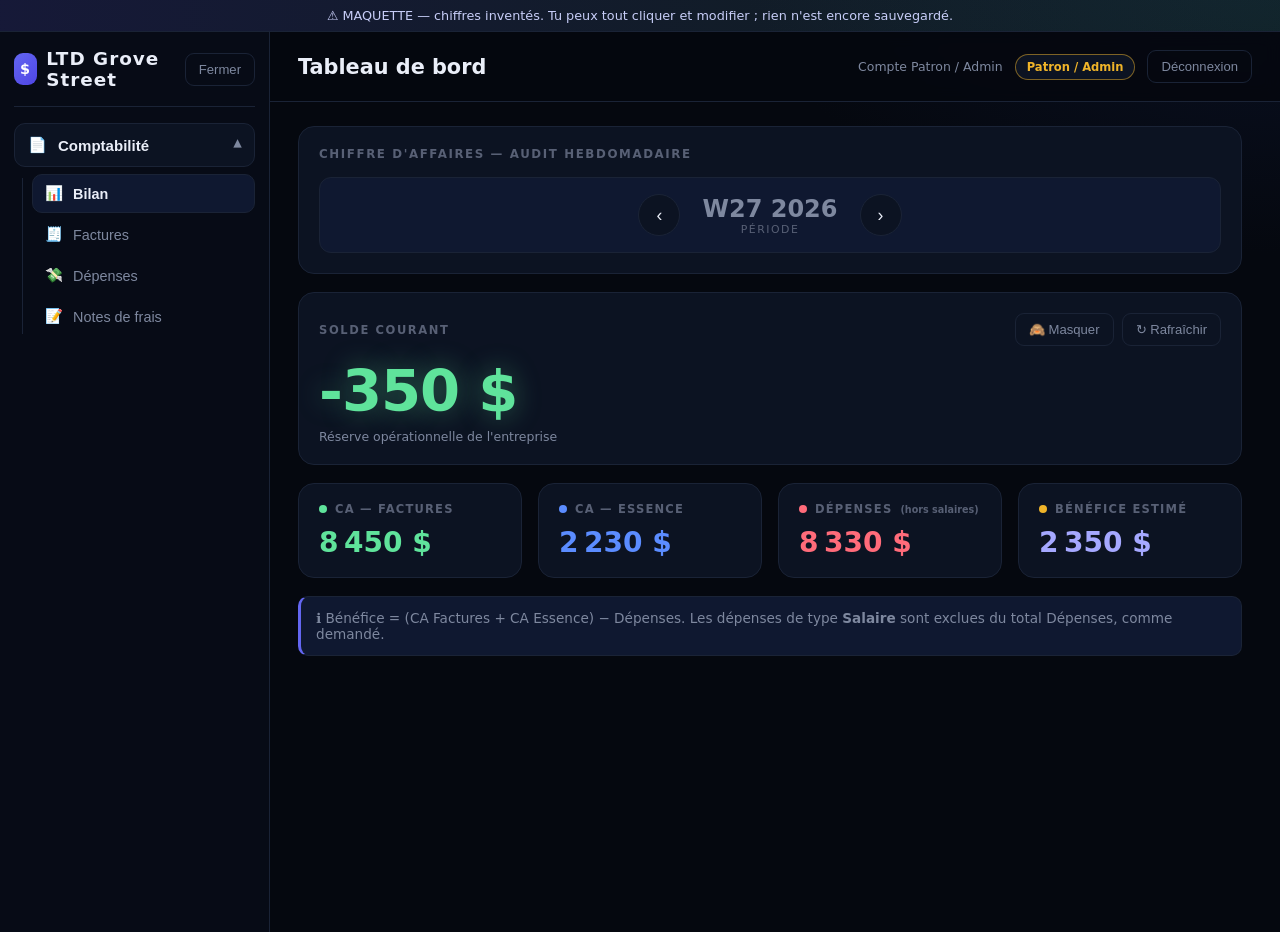
==== commit 0580e4c6: "Retirer le sélecteur d'entreprise (une seule entreprise) Co-Authored-By: Claude Opus 4.8 <noreply@an" ====
--- a/dashboard.html
+++ b/dashboard.html
@@ -17,25 +17,11 @@
     <!-- ===================== MENU LATÉRAL ===================== -->
     <aside class="sidebar">
       <div class="side-head">
-        <div class="side-logo"><span class="logo">$</span> LTD</div>
+        <div class="side-logo"><span class="logo">$</span> LTD Grove Street</div>
         <button class="btn-ghost" id="closeSide">Fermer</button>
       </div>
 
-      <div class="side-company">
-        <div class="avatar">LG</div>
-        <div>
-          <div class="label-up">Entreprise principale</div>
-          <div class="company-name">LTD Grove Street</div>
-        </div>
-      </div>
-
-      <div class="company-pill">
-        <span>LTD Grove Street</span>
-        <span class="chev">▾</span>
-      </div>
-
       <div class="side-divider"></div>
-      <div class="label-up" style="padding:0 6px">LTD Grove Street</div>
 
       <!-- Groupe dépliable "Comptabilité" -->
       <nav class="nav">
